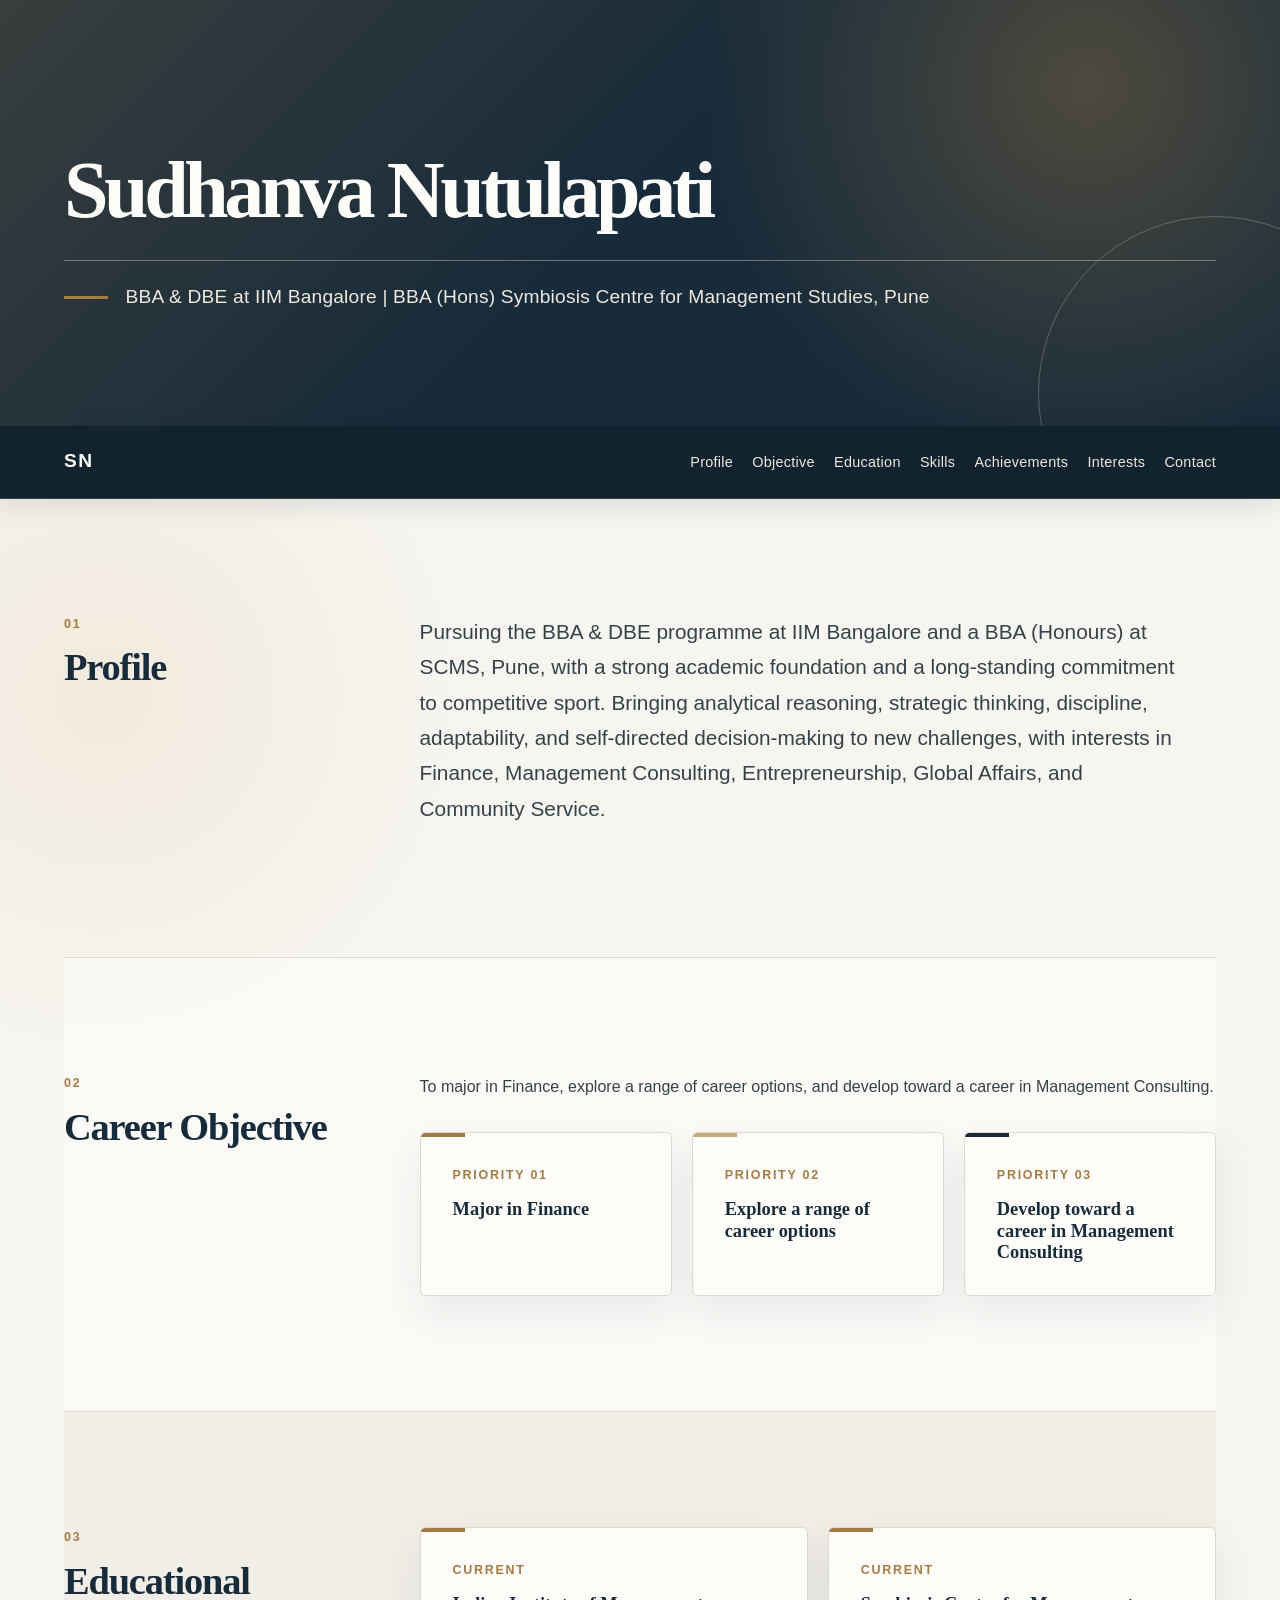
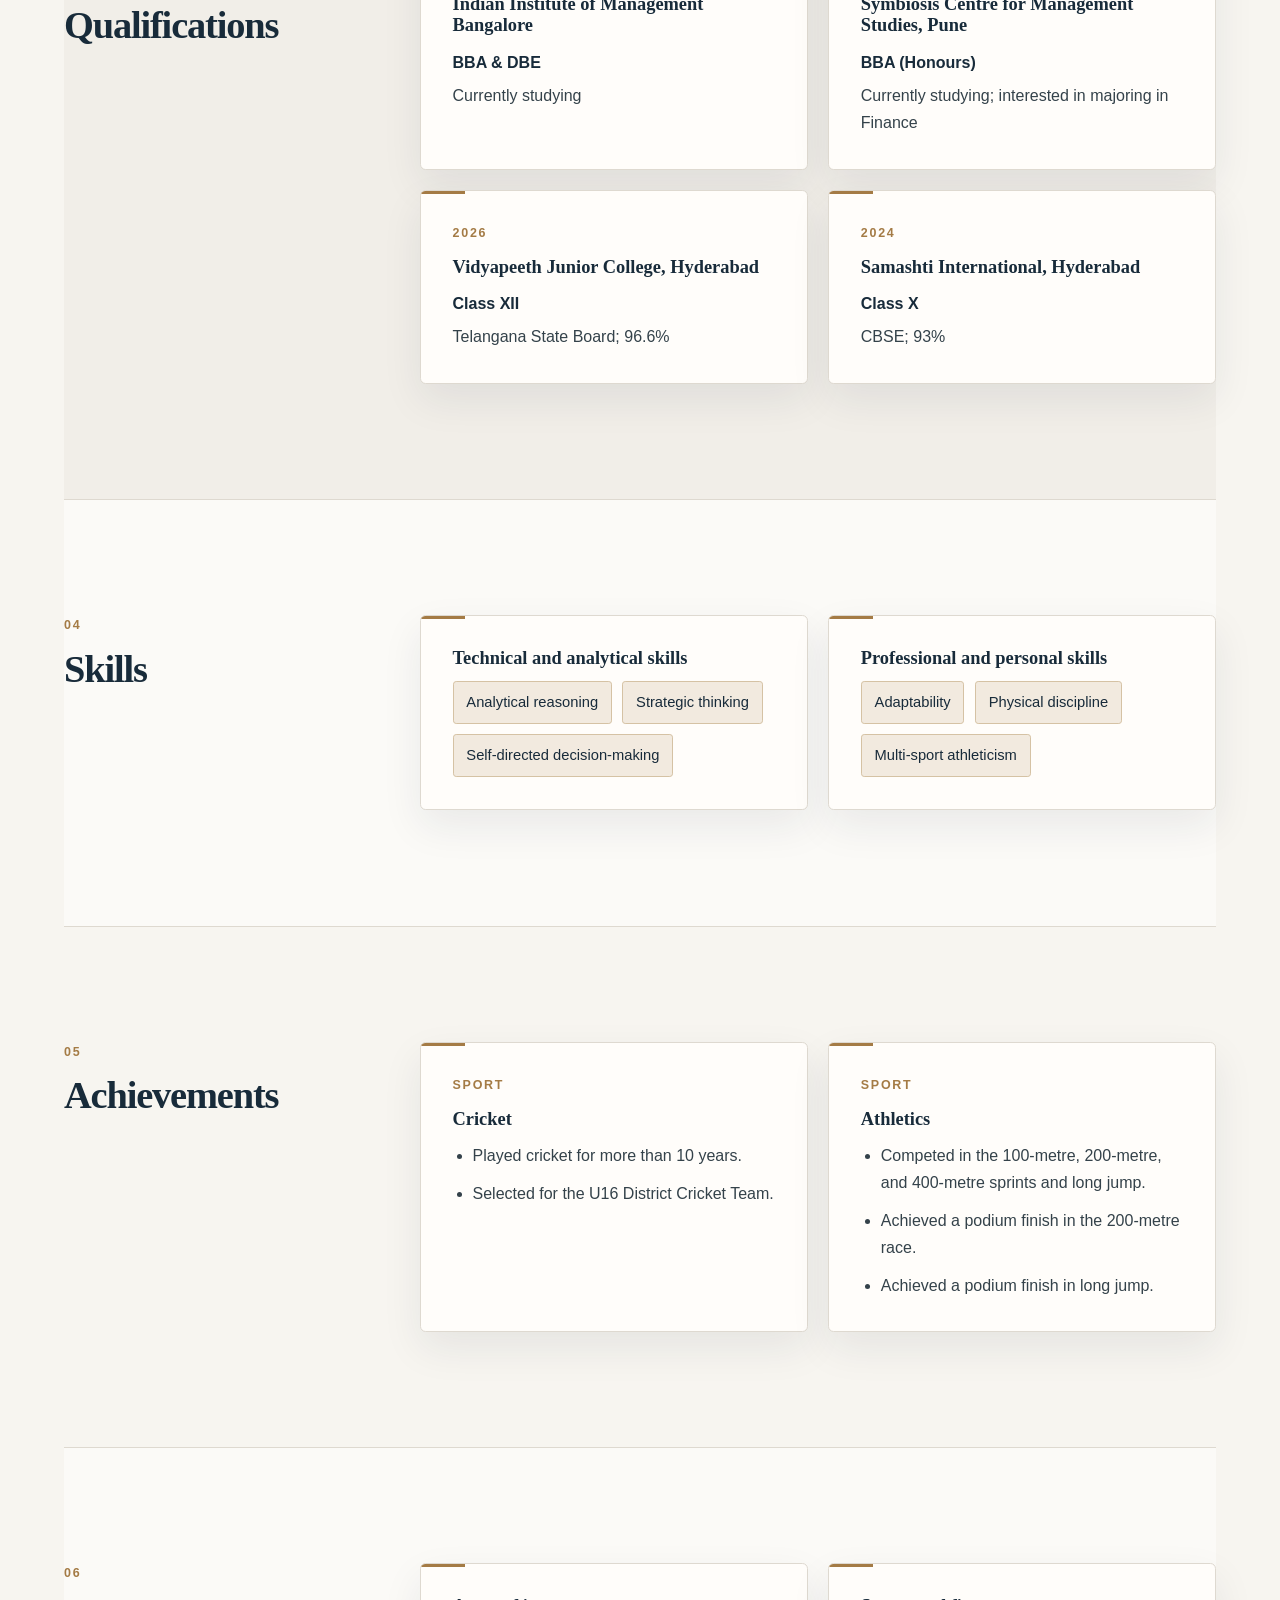
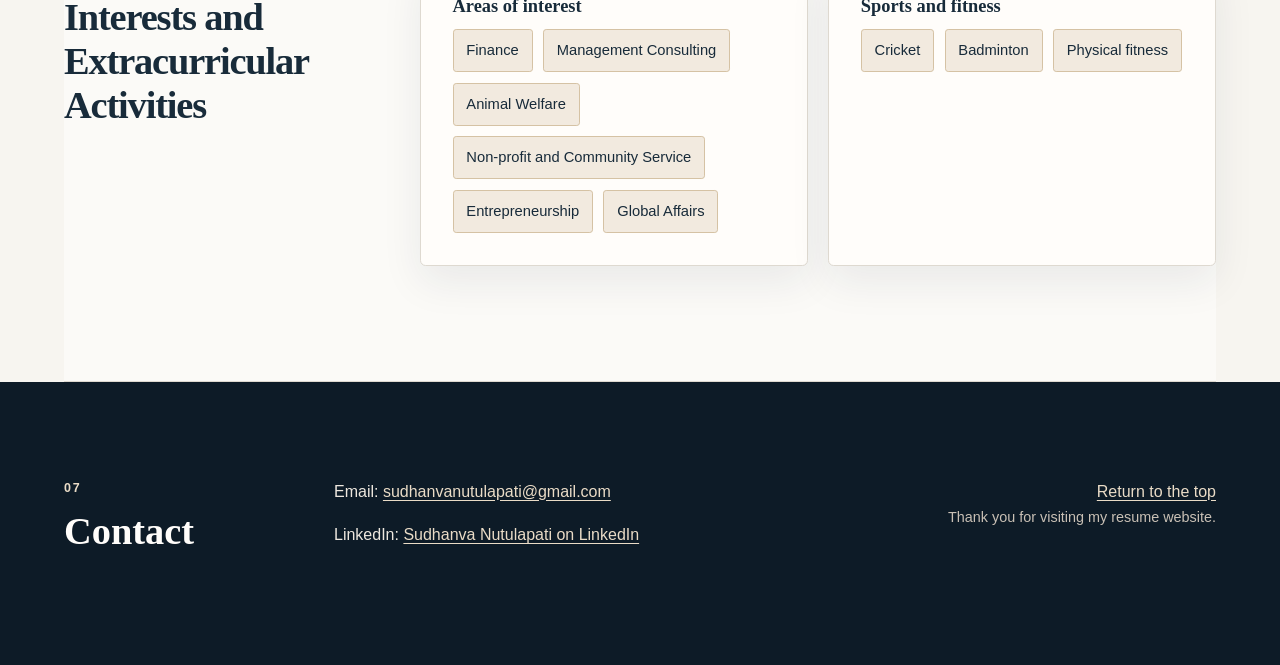
==== css-resume/index.html @ d98e22a6 "Add CSS resume website Add a separate responsive CSS résumé under css-resume while preserving the or" ====
<!DOCTYPE html>
<html lang="en">
  <head>
    <meta charset="UTF-8">
    <meta name="viewport" content="width=device-width, initial-scale=1.0">
    <meta
      name="description"
      content="Resume website for Sudhanva Nutulapati"
    >
    <title>Sudhanva Nutulapati | Resume</title>
    <link rel="stylesheet" href="style.css">
  </head>
  <body>
    <header id="top" class="hero">
      <div class="page-container">
        <h1>Sudhanva Nutulapati</h1>
        <p class="hero-summary">
          BBA &amp; DBE at IIM Bangalore | BBA (Hons) Symbiosis Centre for Management Studies, Pune
        </p>
      </div>
    </header>

    <nav class="site-navigation" aria-label="Main navigation">
      <div class="page-container navigation-content">
        <a class="skip-link" href="#main-content">Skip to content</a>
        <a class="brand-link" href="#top">SN</a>
        <ul class="navigation-list">
          <li><a href="#profile">Profile</a></li>
          <li><a href="#objective">Objective</a></li>
          <li><a href="#education">Education</a></li>
          <li><a href="#skills">Skills</a></li>
          <li><a href="#achievements">Achievements</a></li>
          <li><a href="#interests">Interests</a></li>
          <li><a href="#contact">Contact</a></li>
        </ul>
      </div>
    </nav>

    <main id="main-content" class="page-container" tabindex="-1">
      <section id="profile" class="content-section">
        <div class="section-heading">
          <p class="section-number">01</p>
          <h2>Profile</h2>
        </div>
        <div class="section-content profile-layout">
          <p class="lead-text">
            Pursuing the BBA &amp; DBE programme at IIM Bangalore and a BBA
            (Honours) at SCMS, Pune, with a strong academic foundation and a
            long-standing commitment to competitive sport. Bringing analytical
            reasoning, strategic thinking, discipline, adaptability, and
            self-directed decision-making to new challenges, with interests in
            Finance, Management Consulting, Entrepreneurship, Global Affairs,
            and Community Service.
          </p>
        </div>
      </section>

      <section id="objective" class="content-section">
        <div class="section-heading">
          <p class="section-number">02</p>
          <h2>Career Objective</h2>
        </div>
        <div class="section-content">
          <p>
            To major in Finance, explore a range of career options, and
            develop toward a career in Management Consulting.
          </p>
          <div class="priority-grid">
            <article class="card priority-card">
              <p class="card-label">Priority 01</p>
              <h3>Major in Finance</h3>
            </article>
            <article class="card priority-card">
              <p class="card-label">Priority 02</p>
              <h3>Explore a range of career options</h3>
            </article>
            <article class="card priority-card">
              <p class="card-label">Priority 03</p>
              <h3>Develop toward a career in Management Consulting</h3>
            </article>
          </div>
        </div>
      </section>

      <section id="education" class="content-section">
        <div class="section-heading">
          <p class="section-number">03</p>
          <h2>Educational Qualifications</h2>
        </div>
        <div class="section-content card-grid">
          <article class="card education-card">
            <p class="card-label">Current</p>
            <h3>Indian Institute of Management Bangalore</h3>
            <p class="card-title">BBA &amp; DBE</p>
            <p>Currently studying</p>
          </article>
          <article class="card education-card">
            <p class="card-label">Current</p>
            <h3>Symbiosis Centre for Management Studies, Pune</h3>
            <p class="card-title">BBA (Honours)</p>
            <p>
              Currently studying; interested in majoring in Finance
            </p>
          </article>
          <article class="card education-card">
            <p class="card-label">2026</p>
            <h3>Vidyapeeth Junior College, Hyderabad</h3>
            <p class="card-title">Class XII</p>
            <p>Telangana State Board; 96.6%</p>
          </article>
          <article class="card education-card">
            <p class="card-label">2024</p>
            <h3>Samashti International, Hyderabad</h3>
            <p class="card-title">Class X</p>
            <p>CBSE; 93%</p>
          </article>
        </div>
      </section>

      <section id="skills" class="content-section">
        <div class="section-heading">
          <p class="section-number">04</p>
          <h2>Skills</h2>
        </div>
        <div class="section-content skills-layout">
          <article class="card skill-group">
            <h3>Technical and analytical skills</h3>
            <ul class="skill-list">
              <li>Analytical reasoning</li>
              <li>Strategic thinking</li>
              <li>Self-directed decision-making</li>
            </ul>
          </article>
          <article class="card skill-group">
            <h3>Professional and personal skills</h3>
            <ul class="skill-list">
              <li>Adaptability</li>
              <li>Physical discipline</li>
              <li>Multi-sport athleticism</li>
            </ul>
          </article>
        </div>
      </section>

      <section id="achievements" class="content-section">
        <div class="section-heading">
          <p class="section-number">05</p>
          <h2>Achievements</h2>
        </div>
        <div class="section-content card-grid">
          <article class="card achievement-card">
            <p class="card-label">Sport</p>
            <h3>Cricket</h3>
            <ul>
              <li>Played cricket for more than 10 years.</li>
              <li>Selected for the U16 District Cricket Team.</li>
            </ul>
          </article>
          <article class="card achievement-card">
            <p class="card-label">Sport</p>
            <h3>Athletics</h3>
            <ul>
              <li>
                Competed in the 100-metre, 200-metre, and 400-metre sprints
                and long jump.
              </li>
              <li>Achieved a podium finish in the 200-metre race.</li>
              <li>Achieved a podium finish in long jump.</li>
            </ul>
          </article>
        </div>
      </section>

      <section id="interests" class="content-section">
        <div class="section-heading">
          <p class="section-number">06</p>
          <h2>Interests and Extracurricular Activities</h2>
        </div>
        <div class="section-content interests-layout">
          <article class="card interest-group">
            <h3>Areas of interest</h3>
            <ul class="tag-list">
              <li>Finance</li>
              <li>Management Consulting</li>
              <li>Animal Welfare</li>
              <li>Non-profit and Community Service</li>
              <li>Entrepreneurship</li>
              <li>Global Affairs</li>
            </ul>
          </article>
          <article class="card interest-group">
            <h3>Sports and fitness</h3>
            <ul class="tag-list">
              <li>Cricket</li>
              <li>Badminton</li>
              <li>Physical fitness</li>
            </ul>
          </article>
        </div>
      </section>
    </main>

    <footer id="contact">
      <div class="page-container footer-content">
        <div>
          <p class="section-number">07</p>
          <h2>Contact</h2>
        </div>
        <address>
          <p>
            Email:
            <a href="mailto:sudhanvanutulapati@gmail.com">
              sudhanvanutulapati@gmail.com
            </a>
          </p>
          <p>
            LinkedIn:
            <a href="https://www.linkedin.com/in/sudhanva-nutulapati-952684426">
              Sudhanva Nutulapati on LinkedIn
            </a>
          </p>
        </address>
        <div class="footer-note">
          <a href="#top">Return to the top</a>
          <p>Thank you for visiting my resume website.</p>
        </div>
      </div>
    </footer>
  </body>
</html>
---- css-resume/style.css ----
:root {
  --navy: #182b3a;
  --navy-dark: #0d1b27;
  --teal: #a47b45;
  --teal-light: #eadcc7;
  --paper: #f7f5f0;
  --white: #fffdfa;
  --text: #34424a;
  --muted: #69747a;
  --border: #ded9d0;
  --shadow: 0 1rem 2.5rem rgba(24, 43, 58, 0.08);
}

/* Element selectors: these declarations establish the page-wide baseline. */
* {
  box-sizing: border-box;
}

html {
  scroll-behavior: smooth;
}

body {
  margin: 0;
  background:
    radial-gradient(circle at 8% 18%, rgba(234, 220, 199, 0.45), transparent 22rem),
    var(--paper);
  color: var(--text);
  font-family: "Helvetica Neue", Helvetica, Arial, sans-serif;
  font-size: 1rem;
  line-height: 1.7;
}

h1,
h2,
h3,
p,
ul {
  margin-top: 0;
}

h1,
h2,
h3 {
  color: var(--navy);
  font-family: Georgia, "Times New Roman", serif;
  line-height: 1.15;
}

h1 {
  margin-bottom: 1.5rem;
  color: var(--white);
  font-size: clamp(2.5rem, 7vw, 5rem);
  letter-spacing: -0.055em;
  white-space: nowrap;
}

h2 {
  margin-bottom: 1rem;
  font-size: clamp(1.7rem, 3vw, 2.4rem);
}

h3 {
  margin-bottom: 0.75rem;
  font-size: 1.15rem;
}

p {
  margin-bottom: 1rem;
}

a {
  color: var(--teal);
  text-underline-offset: 0.2em;
}

a:hover,
a:focus-visible {
  color: var(--navy);
}

ul {
  padding-left: 1.25rem;
}

/* Reusable class selectors: this container keeps every section aligned. */
.page-container {
  width: min(100% - 3rem, 72rem);
  margin-inline: auto;
}

.hero {
  position: relative;
  overflow: hidden;
  padding: clamp(5rem, 12vw, 9rem) 0 clamp(4.5rem, 9vw, 7rem);
  background:
    radial-gradient(circle at 85% 20%, rgba(164, 123, 69, 0.38), transparent 24rem),
    linear-gradient(135deg, rgba(164, 123, 69, 0.23), transparent 48%),
    var(--navy);
}

.hero .page-container {
  position: relative;
  z-index: 1;
}

.hero::after {
  position: absolute;
  right: -7rem;
  bottom: -9rem;
  width: 22rem;
  height: 22rem;
  border: 1px solid rgba(234, 220, 199, 0.28);
  border-radius: 50%;
  content: "";
}

.section-number,
.card-label {
  color: var(--teal);
  font-size: 0.78rem;
  font-weight: 700;
  letter-spacing: 0.14em;
  text-transform: uppercase;
}

.hero-summary {
  max-width: none;
  padding-top: 1.25rem;
  border-top: 1px solid rgba(234, 220, 199, 0.42);
  margin-bottom: 0;
  color: #eee8df;
  font-size: clamp(1rem, 1.8vw, 1.2rem);
  letter-spacing: 0.01em;
  white-space: nowrap;
}

.hero-summary::before {
  display: inline-block;
  width: 2.75rem;
  height: 0.2rem;
  margin: 0 0.75rem 0.25rem 0;
  background-color: var(--teal);
  content: "";
}

.site-navigation {
  position: sticky;
  z-index: 10;
  top: 0;
  border-bottom: 1px solid rgba(234, 220, 199, 0.16);
  background-color: rgba(9, 28, 41, 0.97);
  box-shadow: 0 0.5rem 1.5rem rgba(12, 34, 51, 0.1);
}

.navigation-content {
  position: relative;
  display: flex;
  align-items: center;
  justify-content: space-between;
  min-height: 4.5rem;
  gap: 1.5rem;
}

.brand-link {
  flex: 0 0 auto;
  color: var(--white);
  font-size: 1.2rem;
  font-weight: 700;
  letter-spacing: 0.08em;
  text-decoration: none;
}

.brand-link:hover,
.brand-link:focus-visible {
  color: var(--teal-light);
}

.navigation-list {
  display: flex;
  flex-wrap: wrap;
  justify-content: flex-end;
  gap: 0.25rem 1.2rem;
  margin: 0;
  padding: 0;
  list-style: none;
}

.navigation-list a {
  color: #eee8df;
  font-size: 0.9rem;
  letter-spacing: 0.02em;
  text-decoration: none;
}

.navigation-list a:hover,
.navigation-list a:focus-visible {
  color: var(--teal-light);
}

.skip-link {
  position: fixed;
  left: 1rem;
  top: 0.5rem;
  z-index: 1;
  padding: 0.5rem 0.75rem;
  background-color: var(--white);
  color: var(--navy);
  transform: translateY(-200%);
}

.skip-link:focus-visible {
  transform: translateY(0);
}

#main-content:focus {
  outline: 0.2rem solid var(--teal);
  outline-offset: 0.35rem;
}

.content-section {
  display: grid;
  grid-template-columns: minmax(10rem, 0.7fr) minmax(0, 2fr);
  gap: clamp(2rem, 6vw, 5rem);
  padding: clamp(4.5rem, 9vw, 8rem) 0;
  border-bottom: 1px solid var(--border);
  scroll-margin-top: 4.5rem;
}

.content-section:nth-of-type(even) {
  background-color: rgba(255, 255, 255, 0.42);
}

.section-heading h2 {
  margin-bottom: 0;
  letter-spacing: -0.03em;
}

.section-number {
  margin-bottom: 0.65rem;
}

.section-content {
  min-width: 0;
}

.lead-text {
  max-width: 48rem;
  font-size: clamp(1.1rem, 2vw, 1.3rem);
}

/* Class selector for repeated cards; Flexbox and grid children share this style. */
.card {
  position: relative;
  overflow: hidden;
  padding: clamp(1.35rem, 3vw, 2rem);
  border: 1px solid var(--border);
  border-radius: 0.35rem;
  background-color: var(--white);
  box-shadow: var(--shadow);
  transition: border-color 0.2s ease, box-shadow 0.2s ease,
    transform 0.2s ease;
}

.card::before {
  position: absolute;
  top: 0;
  left: 0;
  width: 2.75rem;
  height: 0.2rem;
  background-color: var(--teal);
  content: "";
}

.card:hover {
  border-color: #c8ab7d;
  box-shadow: 0 1.25rem 2.75rem rgba(17, 45, 61, 0.12);
  transform: translateY(-0.2rem);
}

.card-label {
  margin-bottom: 0.8rem;
}

.card-title {
  margin-bottom: 0.4rem;
  color: var(--navy);
  font-weight: 700;
}

.priority-grid,
.card-grid,
.skills-layout,
.interests-layout {
  display: flex;
  flex-wrap: wrap;
  gap: 1.25rem;
}

.priority-grid {
  margin-top: 2rem;
}

.priority-card {
  flex: 1 1 12rem;
}

.priority-card h3 {
  margin-bottom: 0;
}

.priority-card:nth-child(2)::before {
  background-color: #c8ab7d;
}

.priority-card:nth-child(3)::before {
  background-color: var(--navy);
}

.card-grid > .card {
  flex: 1 1 18rem;
}

.education-card,
.achievement-card {
  display: flex;
  flex-direction: column;
}

.education-card p:last-child,
.achievement-card ul:last-child {
  margin-bottom: 0;
}

.skill-group,
.interest-group {
  flex: 1 1 18rem;
}

.skill-list,
.tag-list {
  display: flex;
  flex-wrap: wrap;
  gap: 0.65rem;
  margin: 0;
  padding: 0;
  list-style: none;
}

.skill-list li,
.tag-list li {
  padding: 0.5rem 0.8rem;
  border: 1px solid #d5c2a4;
  border-radius: 0.2rem;
  background-color: #f2eadf;
  color: var(--navy);
  font-size: 0.92rem;
}

.achievement-card li + li {
  margin-top: 0.65rem;
}

/* ID selectors: these declarations intentionally demonstrate section-specific styling. */
#top {
  background-color: var(--navy);
}

#education {
  background-color: #f1eee8;
}

#contact {
  background-color: var(--navy-dark);
  color: #eee8df;
}

#contact h2 {
  color: var(--white);
}

#contact .section-number {
  color: var(--teal-light);
}

.footer-content {
  display: grid;
  grid-template-columns: 0.7fr 1.5fr 1fr;
  gap: 2rem;
  align-items: start;
  padding: clamp(4rem, 8vw, 6rem) 0;
}

.footer-content address {
  font-style: normal;
}

.footer-content a {
  color: var(--teal-light);
}

.footer-content a:hover,
.footer-content a:focus-visible {
  color: var(--white);
}

.footer-note {
  text-align: right;
}

.footer-note p {
  margin-bottom: 0;
  color: #c9c0b5;
  font-size: 0.9rem;
}

/* Responsive layout: cards and footer move to one column on smaller screens. */
@media (max-width: 900px) {
  .hero-summary {
    white-space: normal;
  }

  .hero-summary::before {
    display: block;
    margin: 0 0 0.85rem;
  }
}

@media (max-width: 700px) {
  .page-container {
    width: min(100% - 2rem, 72rem);
  }

  .navigation-content {
    align-items: flex-start;
    flex-direction: column;
    padding: 1rem 0;
  }

  .navigation-list {
    justify-content: flex-start;
  }

  h1 {
    white-space: normal;
  }

  .site-navigation {
    position: static;
  }

  .content-section {
    display: block;
    padding: 3.5rem 0;
  }

  .section-heading {
    margin-bottom: 2rem;
  }

  .footer-content {
    display: block;
    padding: 3.5rem 0;
  }

  .footer-content address {
    margin: 2rem 0;
  }

  .footer-note {
    text-align: left;
  }
}
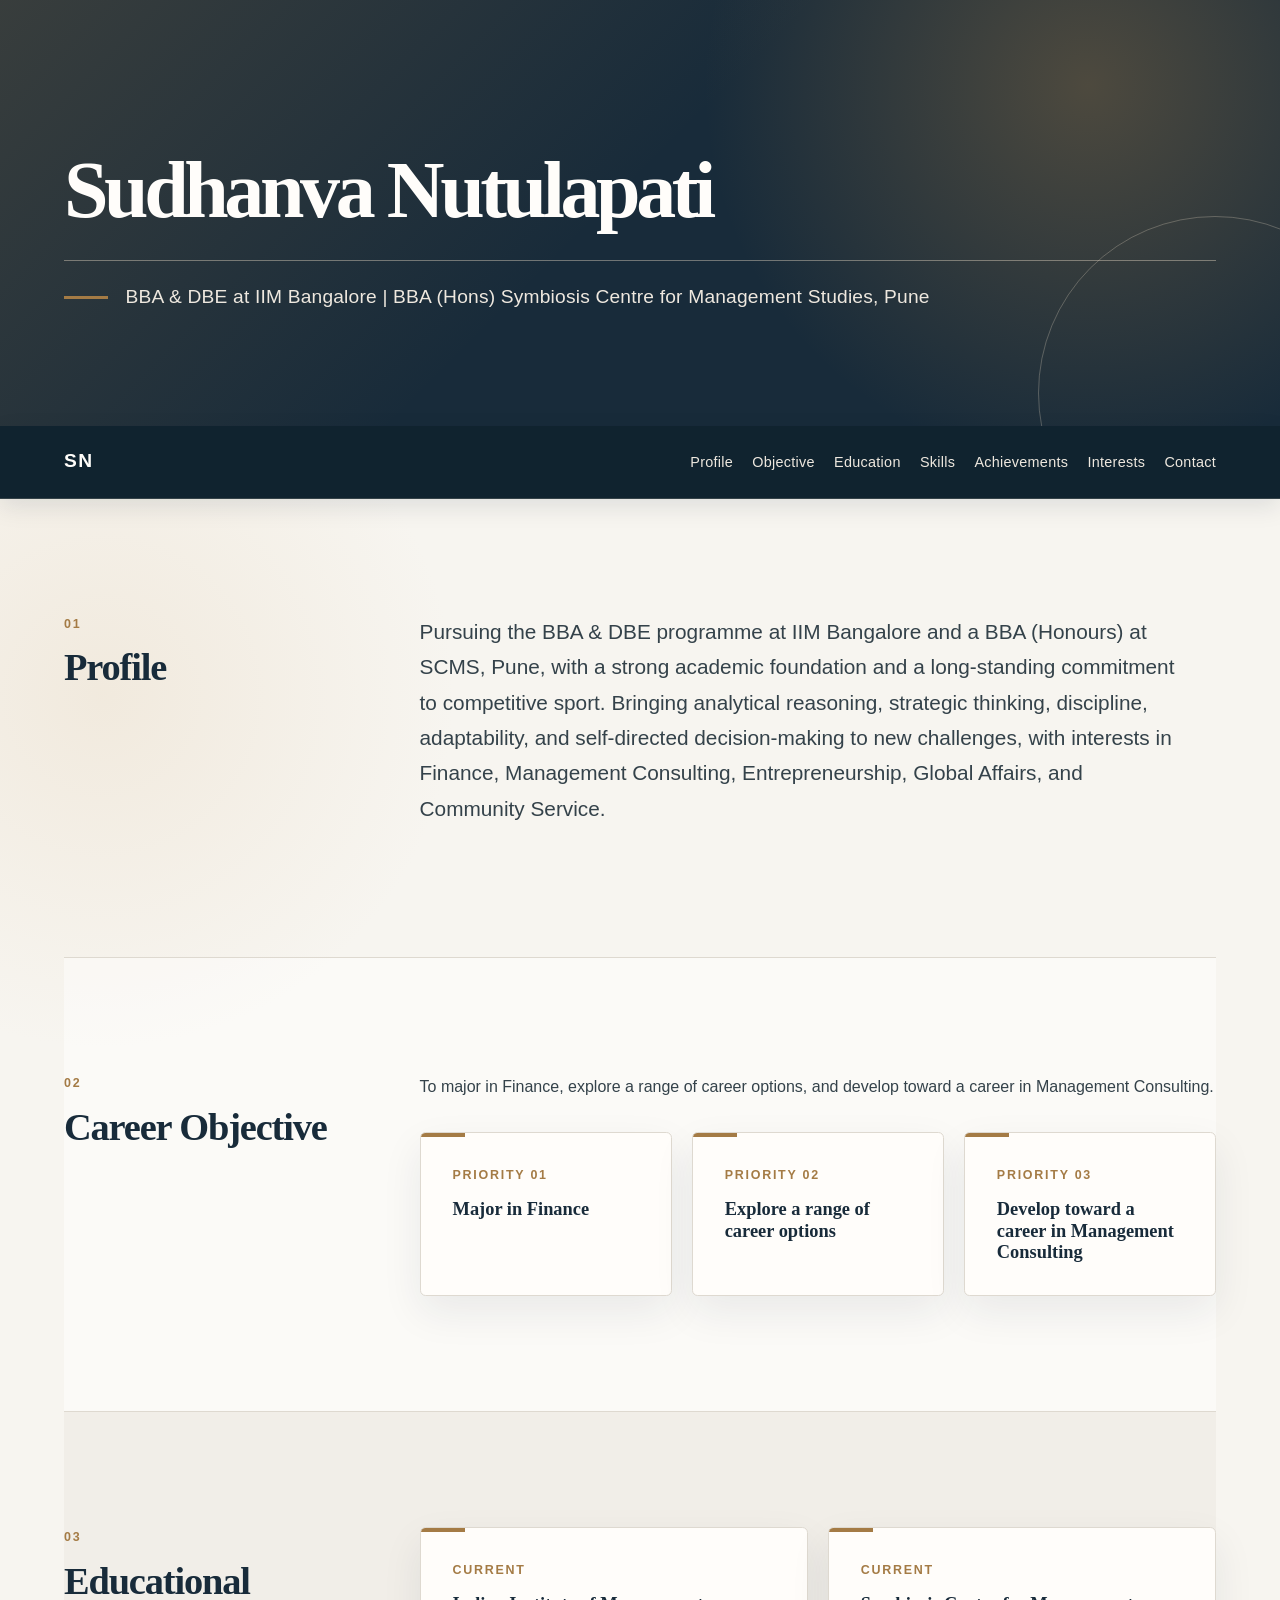
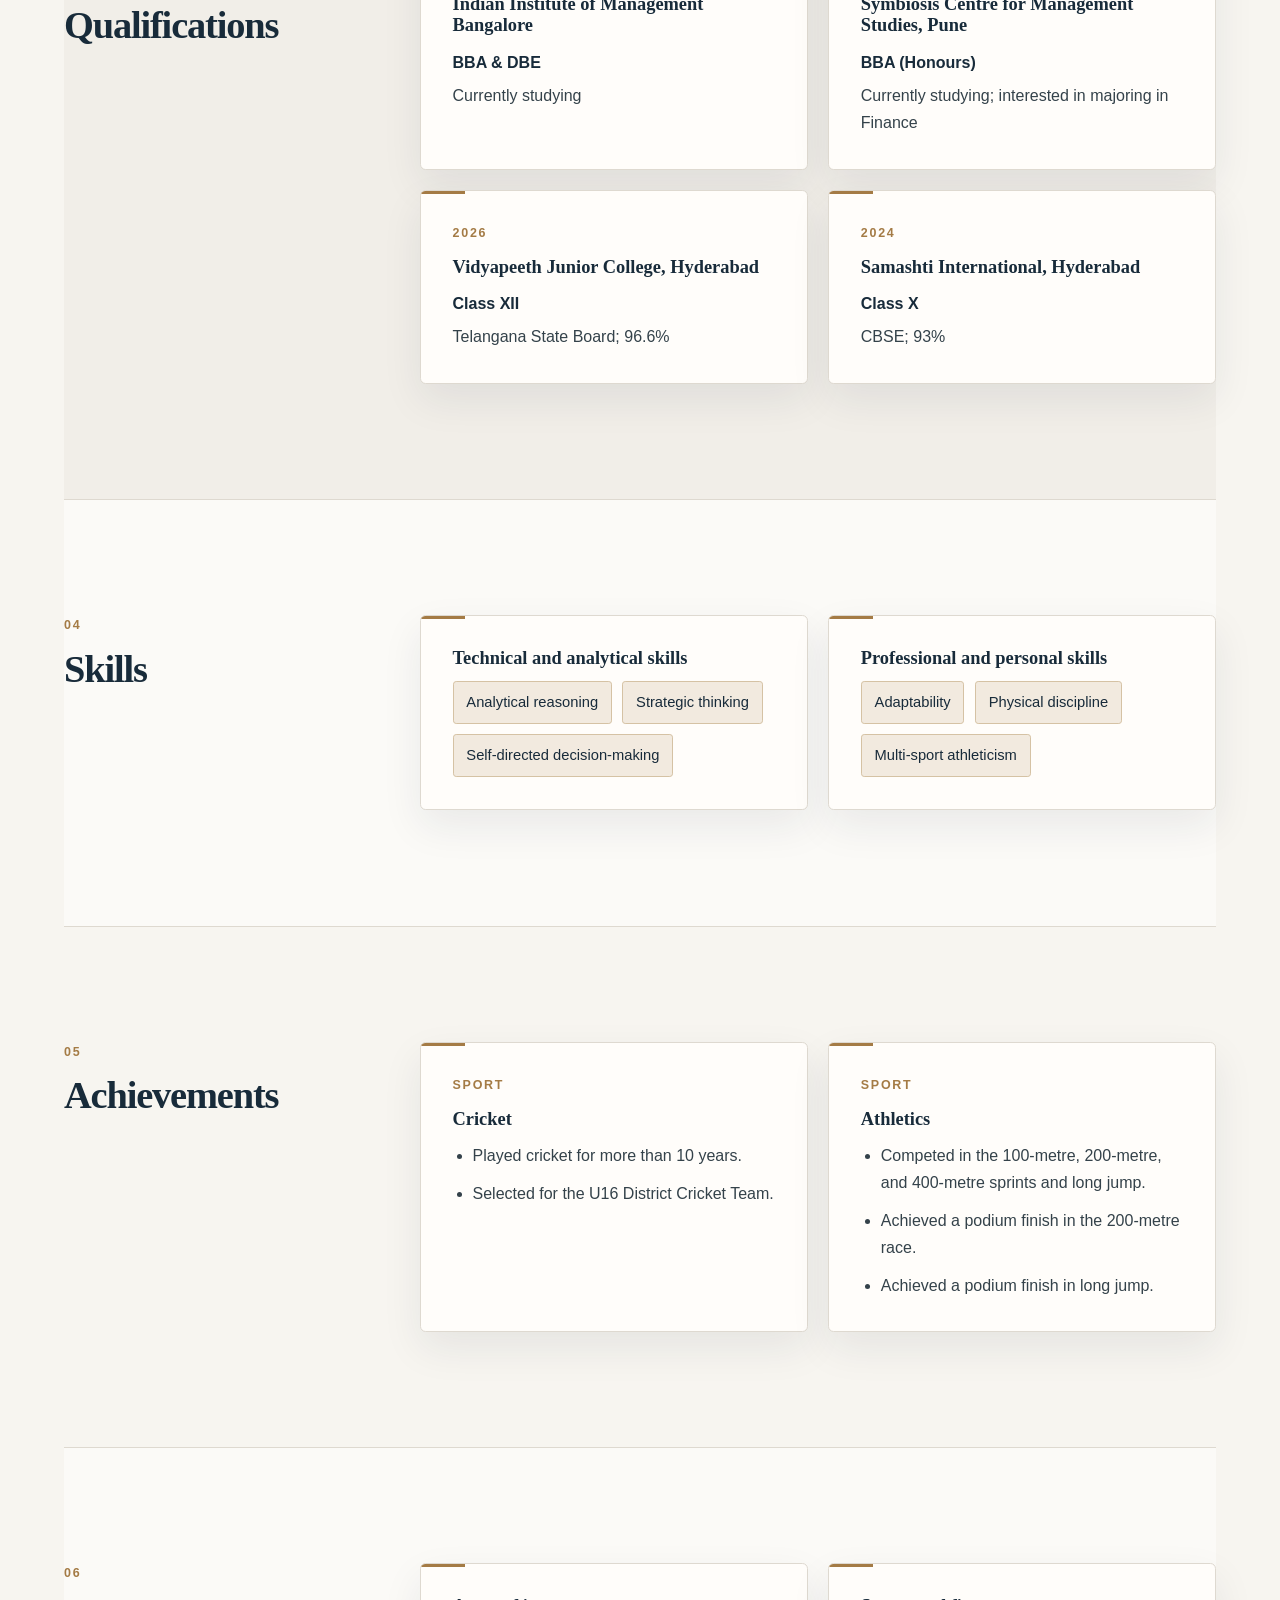
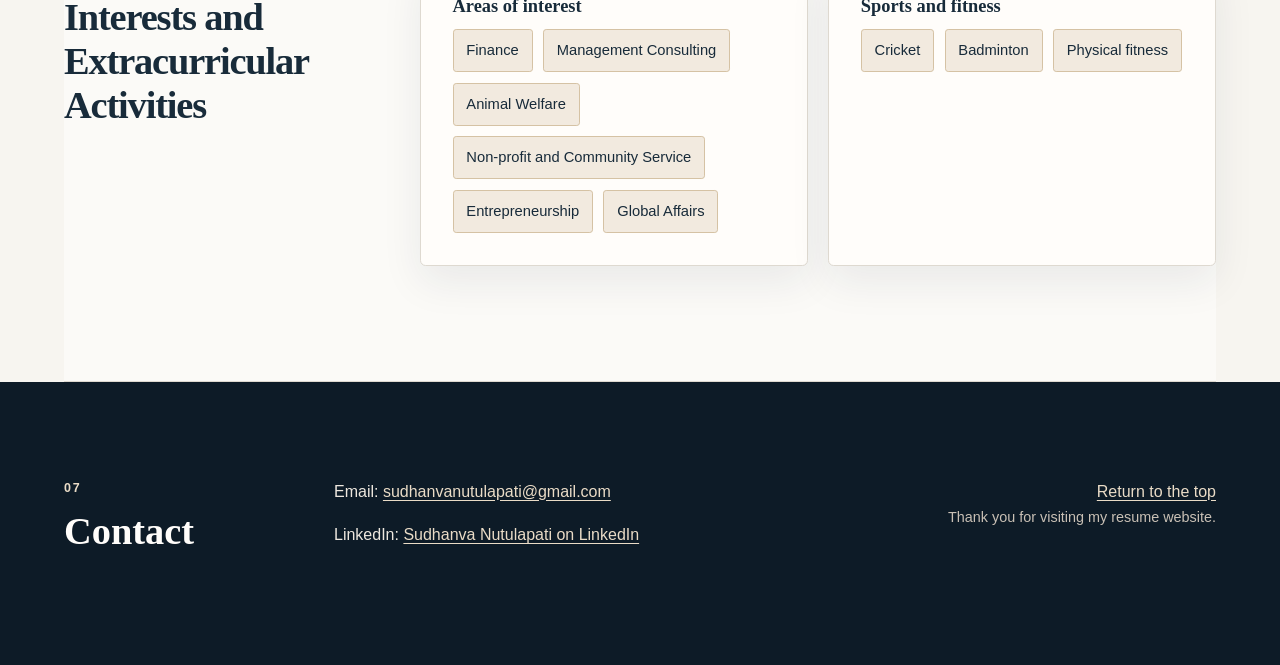
==== commit 97c0c172: "Refresh CSS résumé stylesheet cache Ensure browsers request the latest deployed stylesheet after vis" ====
--- a/css-resume/index.html
+++ b/css-resume/index.html
@@ -8,7 +8,7 @@
       content="Resume website for Sudhanva Nutulapati"
     >
     <title>Sudhanva Nutulapati | Resume</title>
-    <link rel="stylesheet" href="style.css">
+    <link rel="stylesheet" href="style.css?v=2">
   </head>
   <body>
     <header id="top" class="hero">
--- a/css-resume/style.css
+++ b/css-resume/style.css
@@ -310,11 +310,11 @@
 }
 
 .priority-card:nth-child(2)::before {
-  background-color: #c8ab7d;
+  background-color: var(--teal);
 }
 
 .priority-card:nth-child(3)::before {
-  background-color: var(--navy);
+  background-color: var(--teal);
 }
 
 .card-grid > .card {
